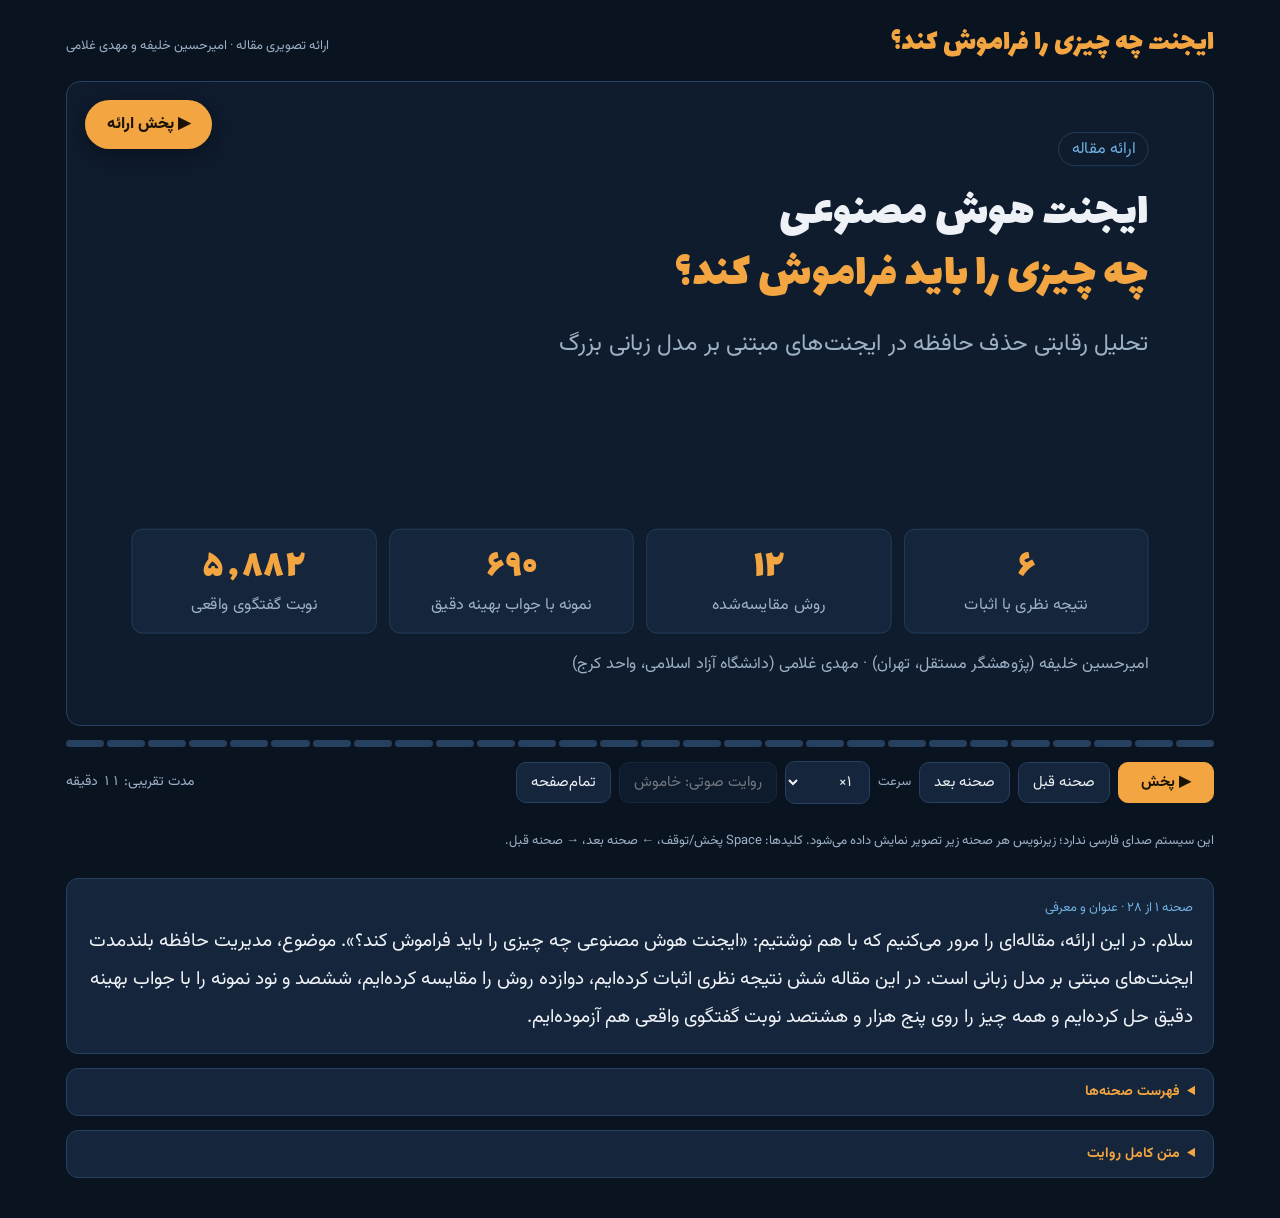
==== presentation/index.html @ b7c84fd5 "Add offline Persian video-style presentation of the paper 28 scenes with subtitles, paper figures, h" ====
<!doctype html>
<html lang="fa" dir="rtl">
<head>
<meta charset="utf-8">
<meta name="viewport" content="width=device-width, initial-scale=1, viewport-fit=cover">
<title>ایجنت چه چیزی را فراموش کند؟</title>
<link rel="stylesheet" href="styles.css">
</head>
<body>
<div class="wrap">
  <header class="top">
    <h1>ایجنت چه چیزی را فراموش کند؟</h1>
    <p>ارائه تصویری مقاله · امیرحسین خلیفه و مهدی غلامی</p>
  </header>

  <div class="viewport" id="viewport">
    <div class="stage" id="stage">

      <!-- 1 -->
      <section class="scene" data-title="عنوان و معرفی">
        <span class="chip r">ارائه مقاله</span>
        <h2 class="r" style="--d:.3">ایجنت هوش مصنوعی<br><em>چه چیزی را باید فراموش کند؟</em></h2>
        <p class="lead r" style="--d:.8">تحلیل رقابتی حذف حافظه در ایجنت‌های مبتنی بر مدل زبانی بزرگ</p>
        <div class="kpis r" style="--d:1.3; margin-top:auto">
          <div class="kpi"><b>۶</b><span>نتیجه نظری با اثبات</span></div>
          <div class="kpi"><b>۱۲</b><span>روش مقایسه‌شده</span></div>
          <div class="kpi"><b>۶۹۰</b><span>نمونه با جواب بهینه دقیق</span></div>
          <div class="kpi"><b>۵٬۸۸۲</b><span>نوبت گفتگوی واقعی</span></div>
        </div>
        <p class="cap r" style="--d:1.6">امیرحسین خلیفه (پژوهشگر مستقل، تهران) · مهدی غلامی (دانشگاه آزاد اسلامی، واحد کرج)</p>
      </section>

      <!-- 2 -->
      <section class="scene" data-title="مسئله: حافظه محدود است">
        <span class="chip r">مسئله</span>
        <h2 class="r" style="--d:.2">ایجنت‌ها حافظه بلندمدت دارند، اما <em>جا محدود است</em></h2>
        <div class="row" style="align-items:flex-start">
          <div class="box">
            <span class="m" style="--d:.8">قرار جلسه سه‌شنبه</span>
            <span class="m" style="--d:1.1">سلام، چطوری؟</span>
            <span class="m v" style="--d:1.4">به بادام‌زمینی حساسیت دارد</span>
            <span class="m" style="--d:1.7">هوا امروز خوب بود</span>
            <span class="m" style="--d:2">اسم سگش «پاپی» است</span>
            <span class="m" style="--d:2.3">ممنون، خداحافظ</span>
            <span class="m" style="--d:2.6">پروژه را جمعه تحویل می‌دهد</span>
            <span class="m" style="--d:2.9">باشه</span>
            <span class="m" style="--d:3.2">رمز وای‌فای عوض شد</span>
          </div>
          <div class="col">
            <p class="big r" style="--d:3.6">هر گفتگو خاطره‌های تازه می‌سازد.</p>
            <p class="big r" style="--d:4.4">وقتی جعبه پر شد، باید چیزی را <span class="bad">برای همیشه</span> پاک کرد.</p>
            <p class="big r acc" style="--d:5.4">پرسش مقاله: کدام را؟</p>
          </div>
        </div>
      </section>

      <!-- 3 -->
      <section class="scene" data-title="چرا مهم است؟">
        <span class="chip r">چرا مهم است؟</span>
        <h2 class="r" style="--d:.2">فراموشی اشتباه <em>خطرناک</em> است</h2>
        <div class="row" style="align-items:flex-start">
          <div class="box">
            <span class="m" style="--d:.6">سلام، چطوری؟</span>
            <span class="m" style="--d:.8">باشه</span>
            <span class="m v gone" style="--d:1;--g:3">به بادام‌زمینی حساسیت دارد</span>
            <span class="m" style="--d:1.2">ممنون، خداحافظ</span>
            <span class="m" style="--d:1.4">هوا امروز خوب بود</span>
          </div>
          <div class="col">
            <p class="big r" style="--d:2">روش رایج <b>LRU</b>: «چیزی را پاک کن که مدتی است به آن سر نزده‌ای».</p>
            <p class="big r" style="--d:3.2"><span class="bad">حساسیت غذایی</span> به‌ندرت پرسیده می‌شود، پس اول پاک می‌شود.</p>
            <p class="big r" style="--d:4.4">تعارف‌های بی‌ارزش می‌مانند. یک مطالعه ۲۰۲۶ همین را در دستیارهای واقعی دیده است.</p>
          </div>
        </div>
      </section>

      <!-- 4 -->
      <section class="scene" data-title="شکاف پژوهشی">
        <span class="chip r">شکاف پژوهشی</span>
        <h2 class="r" style="--d:.2">همه با هم مقایسه می‌شوند،<br>هیچ‌کس با <em>بهترین ممکن</em></h2>
        <div class="row">
          <div class="card col r" style="--d:1"><h3>کار دیگران</h3>روش A ۶۱٪ گرفت، روش B ۶۴٪.<br><span class="cap">اما ۶۴٪ از چند؟ سقف کجاست؟</span></div>
          <div class="card col r" style="--d:2"><h3>کار ما</h3>بهترین عملکرد ممکن (<span class="mono">OPT</span>) را دقیق حساب کردیم.<br><span class="acc">هر روش = چند درصد از بهترین ممکن.</span></div>
        </div>
        <p class="lead r" style="--d:3">این «خط‌کش» مثل نمره از ۲۰ است: بدون آن نمی‌دانیم یک بهبود کوچک، شکاف را بسته یا تقریباً هیچ.</p>
      </section>

      <!-- 5 -->
      <section class="scene" data-title="ایده کلیدی: فراموشی برگشت‌ناپذیر است">
        <span class="chip r">ایده کلیدی</span>
        <h2 class="r" style="--d:.2">کش کامپیوتر ≠ حافظه ایجنت</h2>
        <div class="col" style="gap:30px; margin-top:10px">
          <div class="lane r" style="--d:1"><span class="tag">کش (حافظه موقت کامپیوتر)</span><div class="arrow"><i></i></div><span class="good">پاک شد؟ دوباره از دیسک می‌آوریم</span></div>
          <div class="lane r" style="--d:2"><span class="tag">حافظه ایجنت</span><div class="arrow dead"></div><span class="bad">پاک شد؟ برای همیشه رفت</span></div>
        </div>
        <div class="row r" style="--d:3; margin-top:16px">
          <div class="card col">اندازه خاطره‌ها <b class="acc">متفاوت</b> است</div>
          <div class="card col">ارزش خاطره‌ها <b class="acc">متفاوت</b> است</div>
          <div class="card col">باارزش‌ترین‌ها اغلب <b class="acc">کم‌مصرف‌ترین</b>‌اند</div>
        </div>
      </section>

      <!-- 6 -->
      <section class="scene" data-title="تعریف مسئله AMEP">
        <span class="chip r">صورت‌بندی</span>
        <h2 class="r" style="--d:.2">مسئله حذف حافظه ایجنت <span class="mono" style="font-size:38px">(AMEP)</span></h2>
        <div class="row">
          <div class="card col r" style="--d:.8"><h3>ورودی</h3>هر خاطره: <b>اندازه</b> (توکن) و <b>ارزش</b>.<br>ظرفیت کل: <span class="mono">B</span></div>
          <div class="card col r" style="--d:1.6"><h3>رویدادها</h3>خاطره جدید می‌رسد، یا یک خاطره قدیمی <b>لازم</b> می‌شود.</div>
          <div class="card col r" style="--d:2.4"><h3>امتیاز</h3>اگر خاطره لازم‌شده در حافظه باشد، <span class="good">ارزشش را می‌گیری</span>.</div>
        </div>
        <p class="lead r" style="--d:3.4">هدف: بیشترین امتیاز در طول زمان، با این قانون که <span class="bad">پاک‌شده‌ها برنمی‌گردند</span>.</p>
      </section>

      <!-- 7 -->
      <section class="scene" data-title="نتیجه ۱ و ۲: Belady شکست می‌خورد">
        <span class="chip r">نتیجه نظری ۱ و ۲</span>
        <h2 class="r" style="--d:.2">بهترین قانون کلاسیک، اینجا <em>شکست می‌خورد</em></h2>
        <div class="row">
          <div class="card col r" style="--d:1"><h3>قانون Belady (۱۹۶۶)</h3>«چیزی را پاک کن که دیرتر از همه لازم می‌شود». برای کش ثابت شده بهینه است.</div>
          <div class="card col r" style="--d:2"><h3>مثال نقض ما</h3>خاطره <b class="sky">a</b>: دیرتر لازم می‌شود، اما <b>۱۰۰ بار</b>.<br>خاطره <b class="sky">b</b>: زودتر، اما فقط <b>۱ بار</b>.<br>Belady <span class="bad">a را پاک می‌کند</span>.</div>
        </div>
        <p class="big r" style="--d:3.2">درس: مهم این نیست که خاطره <b>کی</b> لازم می‌شود؛ مهم این است که <span class="acc">در کل چقدر ارزش آینده</span> دارد.</p>
        <p class="lead r" style="--d:4.2">همچنین: حل دقیق در حالت کلی <span class="mono">NP</span>-سخت است، اما برای اندازه‌های یکسان با «جریان کمینه‌هزینه» سریع حل می‌شود.</p>
      </section>

      <!-- 8 -->
      <section class="scene" data-title="نتیجه ۳ و ۴: بدون ارزش، شکست">
        <span class="chip r">نتیجه نظری ۳ و ۴</span>
        <h2 class="r" style="--d:.2">بدون دانستن <em>ارزش</em>، هیچ روشی نجات نمی‌دهد</h2>
        <div class="grid10 r" style="--d:.8">
          <div class="cell"></div><div class="cell"></div><div class="cell"></div><div class="cell"></div><div class="cell"></div><div class="cell"></div><div class="cell gold"></div><div class="cell"></div><div class="cell"></div><div class="cell"></div>
        </div>
        <div class="row">
          <div class="card col r" style="--d:1.6"><h3>بدترین حالت</h3>هیچ روش آنلاینی، حتی تصادفی، تضمین ندارد. دشمن همیشه همان خاطره‌ای را می‌خواهد که پاک کرده‌ای.</div>
          <div class="card col r" style="--d:2.6"><h3>روش‌های «کور به ارزش»</h3>LRU، LFU، FIFO، منحنی فراموشی: وقتی همه شبیه‌اند، خاطره طلایی را فقط با احتمال <span class="mono">B/n</span> نگه می‌دارند.</div>
        </div>
      </section>

      <!-- 9 -->
      <section class="scene" data-title="نتیجه ۵: شاخص VRS">
        <span class="chip r">نتیجه نظری ۵ · راه‌حل</span>
        <h2 class="r" style="--d:.2">شاخص ساده <em>VRS</em>: ارزش × نرخ ÷ اندازه</h2>
        <div class="formula r" style="--d:1">φ = <span class="acc">rate</span> × <span class="acc">value</span> ÷ <span class="acc">size</span></div>
        <div class="row">
          <div class="card col r" style="--d:2"><h3>چه می‌کند؟</h3>هر بار جا کم آمد، خاطره‌ای با <b>کمترین φ</b> را پاک می‌کند: کم‌ارزش، کم‌مصرف، حجیم.</div>
          <div class="card col r" style="--d:3"><h3>چه ثابت کردیم؟</h3>در مدل تصادفی تقریباً بهینه است: حداقل <span class="mono">1 − s_max/B</span> بهترین ممکن. برگشت‌ناپذیری هیچ ضرری نمی‌زند.</div>
        </div>
        <p class="lead r" style="--d:4">اگر ارزش را یک مدل زبانی حدس بزند، تضمین با خطای حدس آرام کم می‌شود. پس کیفیت حدس ارزش، تنها منبع تضمین است.</p>
      </section>

      <!-- 10 -->
      <section class="scene" data-title="نتیجه ۶: بهای ندانستن آینده">
        <span class="chip r">نتیجه نظری ۶ · بهای پیش‌آگاهی</span>
        <h2 class="r" style="--d:.2">بخشی از فاصله تا بهترین، <em>اجتناب‌ناپذیر</em> است</h2>
        <div class="row">
          <div class="col">
            <p class="big r" style="--d:1"><span class="mono">OPT</span> آینده را می‌داند؛ هیچ ایجنت واقعی نمی‌داند.</p>
            <p class="big r" style="--d:2">وقتی هر خاطره فقط یکی‌دو بار لازم می‌شود، OPT می‌تواند <span class="acc">۳ تا ۵ برابر</span> بهتر باشد.</p>
            <p class="big r" style="--d:3">با زیاد شدن درخواست‌ها، این فاصله به‌کندی به ۱ نزدیک می‌شود.</p>
          </div>
          <figure class="fig r" style="--d:1.5; margin:0"><img src="assets/figures/fig5_clairvoyance.png" alt="شکل ۵ مقاله: با افزایش تعداد درخواست برای هر خاطره، نسبت OPT به بهترین روش آنلاین از حدود ۱۰ به نزدیک ۱ کاهش می‌یابد"></figure>
        </div>
      </section>

      <!-- 11 -->
      <section class="scene" data-title="ابزار MemSim">
        <span class="chip r">ساخته‌ها</span>
        <h2 class="r" style="--d:.2">شبیه‌ساز <em>MemSim</em> و حل‌کننده دقیق</h2>
        <div class="pipe r" style="--d:1">
          <div class="node">بارهای کاری<small>۵ مصنوعی + LoCoMo</small></div><span class="sep">←</span>
          <div class="node">۱۲ سیاست<small>LRU تا VRS</small></div><span class="sep">←</span>
          <div class="node">شبیه‌ساز<small>حذف برگشت‌ناپذیر</small></div><span class="sep">←</span>
          <div class="node">حل‌کننده دقیق<small>ILP برای OPT</small></div><span class="sep">←</span>
          <div class="node">درصد از OPT<small>+ آزمون آماری</small></div>
        </div>
        <div class="kpis r" style="--d:2">
          <div class="kpi"><b>۱٬۵۰۰</b><span>خط پایتون متن‌باز</span></div>
          <div class="kpi"><b>۶۰</b><span>نمونه برای چک درستی</span></div>
          <div class="kpi"><b>۲۵۰</b><span>نمونه مصنوعی</span></div>
          <div class="kpi"><b>۴۴۰</b><span>نمونه واقعی</span></div>
        </div>
      </section>

      <!-- 12 -->
      <section class="scene" data-title="پنج بار کاری مصنوعی">
        <span class="chip r">طراحی آزمایش</span>
        <h2 class="r" style="--d:.2">پنج سناریوی مختلف برای <em>آزمودن</em></h2>
        <div class="row r" style="--d:.8">
          <div class="card col"><h3>ایستا</h3>محبوبیت هر خاطره ثابت است</div>
          <div class="card col"><h3>محلیت زمانی</h3>خاطره‌های تازه پرکاربردترند</div>
          <div class="card col"><h3>نادر-حیاتی</h3>۵٪ خاطره‌ها: ارزش ×۳۰، کاربرد ×۰٫۱۵</div>
        </div>
        <div class="row r" style="--d:1.6">
          <div class="card col"><h3>رانش</h3>علایق کاربر در طول زمان عوض می‌شود</div>
          <div class="card col"><h3>دستیار ترکیبی</h3>گذرا + پایدار + حیاتی، مثل یک دستیار واقعی</div>
        </div>
        <div class="kpis r" style="--d:2.4">
          <div class="kpi"><b>۳٬۰۰۰</b><span>رویداد در هر آزمایش</span></div>
          <div class="kpi"><b>~۹۰۰</b><span>خاطره</span></div>
          <div class="kpi"><b>۵</b><span>بودجه: ۲٫۵٪ تا ۴۰٪</span></div>
          <div class="kpi"><b>۱۰</b><span>تکرار تصادفی</span></div>
        </div>
      </section>

      <!-- 13 -->
      <section class="scene" data-title="نتایج کلی داده مصنوعی">
        <span class="chip r">نتایج · داده مصنوعی</span>
        <h2 class="r" style="--d:.2">درصد از بهترین ممکن (بودجه ۱۰٪)</h2>
        <div class="row">
          <div class="col" style="flex:1.2">
            <div class="bars">
              <div class="bar blind"><span>LFU</span><div class="t"><b style="--v:39.1;--d:.6"></b></div><span class="n">39.1%</span></div>
              <div class="bar blind"><span>تصادفی</span><div class="t"><b style="--v:43.5;--d:.8"></b></div><span class="n">43.5%</span></div>
              <div class="bar blind"><span>LRU</span><div class="t"><b style="--v:59.2;--d:1"></b></div><span class="n">59.2%</span></div>
              <div class="bar blind"><span>Ebbinghaus</span><div class="t"><b style="--v:60.7;--d:1.2"></b></div><span class="n">60.7%</span></div>
              <div class="bar aware"><span>GenAgents</span><div class="t"><b style="--v:72.9;--d:1.4"></b></div><span class="n">72.9%</span></div>
              <div class="bar aware"><span>GDS</span><div class="t"><b style="--v:77.7;--d:1.6"></b></div><span class="n">77.7%</span></div>
              <div class="bar ours"><span>VRS (ما)</span><div class="t"><b style="--v:78.0;--d:1.8"></b></div><span class="n">78.0%</span></div>
              <div class="bar ours"><span>VRS+C (ما)</span><div class="t"><b style="--v:82.4;--d:2"></b></div><span class="n">82.4%</span></div>
            </div>
          </div>
          <figure class="fig r" style="--d:2.6; margin:0; flex:1"><img src="assets/figures/fig1_teaser.png" alt="شکل ۱ مقاله: نمودار میله‌ای درصد از بهینه برای همه سیاست‌ها با بازه اطمینان"></figure>
        </div>
        <p class="cap r" style="--d:3"><span class="bad">قرمز</span>: کور به ارزش · <span class="sky">آبی</span>: آگاه از ارزش · <span class="acc">نارنجی</span>: روش ما · سمت چپ: شکل ۱ مقاله با بازه اطمینان ۹۵٪</p>
      </section>

      <!-- 14 -->
      <section class="scene" data-title="نقشه حرارتی: هر روش در هر سناریو">
        <span class="chip r">جدول ۱ مقاله</span>
        <h2 class="r" style="--d:.2">هر روش در هر سناریو <em>چند درصد</em> گرفت؟</h2>
        <div class="r" style="--d:.8" id="heatmap"></div>
        <p class="cap r" style="--d:1.6">رنگ سبزتر یعنی نزدیک‌تر به بهترین ممکن · بودجه ۱۰٪ · میانگین ۱۰ تکرار</p>
      </section>

      <!-- 15 -->
      <section class="scene" data-title="اثر اندازه حافظه">
        <span class="chip r">شکل ۳ مقاله</span>
        <h2 class="r" style="--d:.2">وقتی حافظه <em>کمیاب‌تر</em> است، روش مهم‌تر است</h2>
        <figure class="fig wide r" style="--d:.8; margin:0"><img src="assets/figures/fig3_capacity.png" alt="شکل ۳ مقاله: درصد از بهینه بر حسب بودجه حافظه در پنج سناریو"></figure>
        <div class="row r" style="--d:1.8">
          <div class="card col">بودجه ۲٫۵٪: VRS <b class="acc">۶۲٪</b> در برابر LRU <b class="bad">۳۴٪</b></div>
          <div class="card col">بودجه ۴۰٪: VRS <b class="acc">۹۶٪</b> در برابر LRU <b>۸۸٪</b></div>
          <div class="card col">استثنا: در «محلیت زمانی» روش‌های تازگی‌محور بهترند</div>
        </div>
      </section>

      <!-- 16 -->
      <section class="scene" data-title="حفظ اطلاعات حیاتی">
        <span class="chip r">نتایج · واقعیت‌های حیاتی</span>
        <h2 class="r" style="--d:.2">چند درصد از اطلاعات <em>حیاتی</em> حفظ شد؟</h2>
        <div class="bars">
          <div class="bar blind"><span>Ebbinghaus</span><div class="t"><b style="--v:14.4;--d:.6"></b></div><span class="n">14%</span></div>
          <div class="bar blind"><span>LRU</span><div class="t"><b style="--v:17.6;--d:.9"></b></div><span class="n">18%</span></div>
          <div class="bar"><span>حذف تصادفی</span><div class="t"><b style="--v:24.2;--d:1.2"></b></div><span class="n">24%</span></div>
          <div class="bar aware"><span>GDS</span><div class="t"><b style="--v:93.9;--d:1.5"></b></div><span class="n">94%</span></div>
          <div class="bar ours"><span>VRS (ما)</span><div class="t"><b style="--v:97.7;--d:1.8"></b></div><span class="n">98%</span></div>
          <div class="bar ours"><span>VRS+C (ما)</span><div class="t"><b style="--v:99.6;--d:2.1"></b></div><span class="n">99.6%</span></div>
        </div>
        <p class="big r" style="--d:3">منحنی فراموشی و LRU حتی <span class="bad">از حذف تصادفی بدترند</span>: خاطره کم‌مصرف هیچ‌وقت «قوی» نمی‌شود.</p>
        <p class="cap r" style="--d:3.4">سناریوی دستیار ترکیبی · بودجه ۱۰٪</p>
      </section>

      <!-- 17 -->
      <section class="scene" data-title="اطلاعات حیاتی با حافظه کم">
        <span class="chip r">شکل ۲ مقاله</span>
        <h2 class="r" style="--d:.2">با حافظه کمتر، فاصله <em>بیشتر</em> می‌شود</h2>
        <div class="row">
          <figure class="fig r" style="--d:.8; margin:0; flex:1.4"><img src="assets/figures/fig2_critical.png" alt="شکل ۲ مقاله: درصد حفظ اطلاعات حیاتی بر حسب بودجه حافظه"></figure>
          <div class="col">
            <div class="card r" style="--d:1.6"><h3>بودجه ۲٫۵٪</h3>VRS+C: <b class="acc">۸۵–۸۶٪</b><br>VRS: <b class="acc">۶۷–۷۵٪</b><br>GenAgents: ۱۵–۲۵٪<br>LRU: <b class="bad">۶–۷٪</b></div>
          </div>
        </div>
      </section>

      <!-- 18 -->
      <section class="scene" data-title="تفکیک فاصله تا بهترین">
        <span class="chip r">جدول ۴ مقاله</span>
        <h2 class="r" style="--d:.2">فاصله تا ۱۰۰٪ از <em>کجا</em> می‌آید؟</h2>
        <div class="legend r" style="--d:.6"><span><i style="background:var(--amber)"></i>VRS به دست آورد</span><span><i style="background:var(--sky)"></i>با تخمین بهتر قابل جبران</span><span><i style="background:#3b5676"></i>ندانستن آینده (اجتناب‌ناپذیر)</span></div>
        <div class="stack">
          <span>ایستا</span><div class="s" style="--d:1"><span class="a" style="--w:76.8">76.8</span><span class="e" style="--w:8.3">8.3</span><span class="i" style="--w:14.9">14.9</span></div>
          <span>محلیت زمانی</span><div class="s" style="--d:1.3"><span class="a" style="--w:78.5">78.5</span><span class="e" style="--w:17.2">17.2</span><span class="i" style="--w:4.3">4.3</span></div>
          <span>نادر-حیاتی</span><div class="s" style="--d:1.6"><span class="a" style="--w:78.6">78.6</span><span class="e" style="--w:7.2">7.2</span><span class="i" style="--w:14.3">14.3</span></div>
          <span>رانش</span><div class="s" style="--d:1.9"><span class="a" style="--w:73.8">73.8</span><span class="e" style="--w:0.1"></span><span class="i" style="--w:26.1">26.1</span></div>
          <span>دستیار ترکیبی</span><div class="s" style="--d:2.2"><span class="a" style="--w:82.4">82.4</span><span class="e" style="--w:11.4">11.4</span><span class="i" style="--w:6.2">6.2</span></div>
        </div>
        <p class="big r" style="--d:3">در «رانش»، VRS به <span class="acc">۹۹٫۹٪</span> بهترین روش آنلاین ممکن رسید؛ بقیه فاصله فقط بهای ندانستن آینده است.</p>
      </section>

      <!-- 19 -->
      <section class="scene" data-title="مقاومت در برابر نویز و رانش">
        <span class="chip r">شکل ۴ مقاله</span>
        <h2 class="r" style="--d:.2">اگر حدس ارزش <em>اشتباه</em> باشد چه؟</h2>
        <figure class="fig wide r" style="--d:.8; margin:0"><img src="assets/figures/fig4_robust.png" alt="شکل ۴ مقاله: درصد از بهینه بر حسب نویز تخمین ارزش و سرعت رانش"></figure>
        <div class="row r" style="--d:1.8">
          <div class="card col"><h3>نویز زیاد</h3>حتی وقتی حدس ارزش تا ۷ برابر اشتباه است: VRS <b class="acc">۶۹٪</b>، LRU <b class="bad">۵۶٪</b></div>
          <div class="card col"><h3>تغییر علایق</h3>Ebbinghaus از ۶۷٪ به ۵۰٪ سقوط کرد؛ VRS بین <b class="acc">۷۴ تا ۷۷٪</b> ماند</div>
        </div>
      </section>

      <!-- 20 -->
      <section class="scene" data-title="فشرده‌سازی و سهم هر جزء">
        <span class="chip r">جدول ۲ و ۳ مقاله</span>
        <h2 class="r" style="--d:.2">هر سه جزء لازم‌اند؛ <em>خلاصه کردن</em> هم کمک می‌کند</h2>
        <div class="row">
          <div class="col">
            <p class="cap r" style="--d:.6">مطالعه حذفی: اگر یک جزء را برداریم</p>
            <div class="bars">
              <div class="bar ours"><span>VRS کامل</span><div class="t"><b style="--v:78.0;--d:.8"></b></div><span class="n">78.0%</span></div>
              <div class="bar aware"><span>بدون اندازه</span><div class="t"><b style="--v:73.9;--d:1"></b></div><span class="n">73.9%</span></div>
              <div class="bar aware"><span>بدون نرخ</span><div class="t"><b style="--v:69.3;--d:1.2"></b></div><span class="n">69.3%</span></div>
              <div class="bar blind"><span>بدون ارزش</span><div class="t"><b style="--v:66.6;--d:1.4"></b></div><span class="n">66.6%</span></div>
            </div>
          </div>
          <div class="col">
            <p class="cap r" style="--d:2">اثر فشرده‌سازی (+C)</p>
            <div class="bars">
              <div class="bar blind"><span>LRU → LRU+C</span><div class="t"><b style="--v:59.3;--d:2.2"></b></div><span class="n">+0.1</span></div>
              <div class="bar aware"><span>GenAgents+C</span><div class="t"><b style="--v:76.5;--d:2.4"></b></div><span class="n">+3.6</span></div>
              <div class="bar ours"><span>VRS → VRS+C</span><div class="t"><b style="--v:82.4;--d:2.6"></b></div><span class="n">+4.4</span></div>
            </div>
          </div>
        </div>
        <p class="big r" style="--d:3.4">فشرده‌سازی فقط وقتی کمک می‌کند که <span class="acc">درست انتخاب کنی چه چیزی را</span> خلاصه کنی.</p>
      </section>

      <!-- 21 -->
      <section class="scene" data-title="آزمون‌های آماری">
        <span class="chip r">آزمون Wilcoxon جفتی</span>
        <h2 class="r" style="--d:.2">آیا تفاوت‌ها <em>واقعی</em>‌اند یا شانسی؟</h2>
        <table class="stat r" style="--d:.8">
          <thead><tr><th>مقایسه</th><th>اختلاف میانگین</th><th>درصد بُرد</th><th>p-value</th></tr></thead>
          <tbody>
            <tr><td>GDS در برابر LRU</td><td class="num">+17.1</td><td><span class="win" style="--v:90"></span>۹۰٪</td><td class="num">1e-40</td></tr>
            <tr><td>VRS+C در برابر GDS</td><td class="num">+5.5</td><td><span class="win" style="--v:78"></span>۷۸٪</td><td class="num">3e-17</td></tr>
            <tr><td>VRS در برابر GenAgents</td><td class="num">+7.6</td><td><span class="win" style="--v:79"></span>۷۹٪</td><td class="num">6e-18</td></tr>
            <tr><td>VRS در برابر GDS</td><td class="num">+1.3</td><td><span class="win" style="--v:62"></span>۶۲٪</td><td class="num">6e-4</td></tr>
            <tr><td>داده واقعی: VRS با LLM در برابر بدون آن</td><td class="num">+24.5</td><td><span class="win" style="--v:100"></span>۱۰۰٪</td><td class="num">3e-67</td></tr>
          </tbody>
        </table>
        <p class="cap r" style="--d:1.8">p-value کوچک‌تر از ۰٫۰۵ یعنی تفاوت معنادار است · ۲۵۰ جفت نمونه مصنوعی و ۴۰۰ جفت نمونه واقعی</p>
      </section>

      <!-- 22 -->
      <section class="scene" data-title="داده واقعی LoCoMo">
        <span class="chip r">داده واقعی</span>
        <h2 class="r" style="--d:.2">آزمایش روی مکالمات واقعی <em>LoCoMo</em></h2>
        <div class="row">
          <div class="col">
            <div class="card r" style="--d:.8"><b class="acc">۱۰</b> مکالمه بسیار طولانی · <b class="acc">۵٬۸۸۲</b> نوبت گفتگو · <b class="acc">۱٬۵۳۵</b> پرسش با شواهد مشخص</div>
            <div class="card r" style="--d:1.6">مدل <b>Gemini 2.5 Flash</b> به هر نوبت از ۱ تا ۱۰ نمره اهمیت داد، <span class="good">بدون دیدن پرسش‌ها</span>.</div>
            <p class="big r" style="--d:2.6">نمره‌ها پیش‌بینی‌کننده‌اند: <span class="acc mono">AUC = 0.825</span></p>
          </div>
          <div class="col">
            <div class="bars">
              <div class="bar aware"><span>نمره ۱</span><div class="t"><b style="--v:3.4;--d:2"></b></div><span class="n">3%</span></div>
              <div class="bar aware"><span>نمره ۳</span><div class="t"><b style="--v:14.8;--d:2.2"></b></div><span class="n">15%</span></div>
              <div class="bar aware"><span>نمره ۵</span><div class="t"><b style="--v:26.2;--d:2.4"></b></div><span class="n">26%</span></div>
              <div class="bar aware"><span>نمره ۷</span><div class="t"><b style="--v:44;--d:2.6"></b></div><span class="n">44%</span></div>
              <div class="bar aware"><span>نمره ۹</span><div class="t"><b style="--v:66;--d:2.8"></b></div><span class="n">66%</span></div>
              <div class="bar ours"><span>نمره ۱۰</span><div class="t"><b style="--v:70.1;--d:3"></b></div><span class="n">70%</span></div>
            </div>
            <p class="cap r" style="--d:3.4">چند درصد نوبت‌های هر نمره، بعداً واقعاً لازم شدند</p>
          </div>
        </div>
      </section>

      <!-- 23 -->
      <section class="scene" data-title="نتایج داده واقعی">
        <span class="chip r">نتایج · داده واقعی</span>
        <h2 class="r" style="--d:.2">روی مکالمات واقعی (بودجه ۱۰٪)</h2>
        <div class="row">
          <div class="col">
            <div class="bars">
              <div class="bar"><span>تصادفی</span><div class="t"><b style="--v:25.3;--d:.6"></b></div><span class="n">25%</span></div>
              <div class="bar blind"><span>LRU</span><div class="t"><b style="--v:30.7;--d:.8"></b></div><span class="n">31%</span></div>
              <div class="bar aware"><span>VRS بدون LLM</span><div class="t"><b style="--v:18.7;--d:1"></b></div><span class="n">19%</span></div>
              <div class="bar ours"><span>VRS با LLM</span><div class="t"><b style="--v:43.9;--d:1.2"></b></div><span class="n">44%</span></div>
              <div class="bar aware"><span>GDS با LLM</span><div class="t"><b style="--v:45.9;--d:1.4"></b></div><span class="n">46%</span></div>
              <div class="bar ours"><span>VRS+C</span><div class="t"><b style="--v:54.0;--d:1.6"></b></div><span class="n">54%</span></div>
              <div class="bar aware"><span>GenAgents+C</span><div class="t"><b style="--v:60.8;--d:1.8"></b></div><span class="n">61%</span></div>
            </div>
          </div>
          <div class="col">
            <div class="card r" style="--d:2.4"><h3>بزرگ‌ترین اهرم</h3>نمره اهمیت LLM: <span class="good">۱۲+ تا ۲۵+ واحد</span> بهبود.</div>
            <div class="card r" style="--d:3.2"><h3>فشرده‌سازی</h3>۲ تا ۵ برابر LRU شواهد نگه می‌دارد.</div>
          </div>
        </div>
      </section>

      <!-- 24 -->
      <section class="scene" data-title="نمودار داده واقعی">
        <span class="chip r">شکل ۶ مقاله</span>
        <h2 class="r" style="--d:.2">پرسش‌ها <em>کی</em> می‌آیند، مهم است</h2>
        <figure class="fig wide r" style="--d:.8; margin:0"><img src="assets/figures/fig6_locomo.png" alt="شکل ۶ مقاله: درصد از بهینه روی LoCoMo بر حسب بودجه، برای پرسش‌های درهم‌تنیده و پایانی"></figure>
        <div class="row r" style="--d:1.8">
          <div class="card col"><h3>پرسش‌ها وسط گفتگو</h3>GDS کمی جلوتر از VRS (۴۶٪ در برابر ۴۴٪)</div>
          <div class="card col"><h3>پرسش‌ها در پایان</h3>VRS <b class="acc">۴۷٪</b>، GDS ۳۵٪، LRU فقط <b class="bad">۱۶٪</b></div>
        </div>
      </section>

      <!-- 25 -->
      <section class="scene" data-title="تحلیل حساسیت">
        <span class="chip r">تحلیل حساسیت</span>
        <h2 class="r" style="--d:.2">نتایج با تغییر تنظیمات <em>پایدار</em> می‌مانند</h2>
        <div class="row">
          <div class="col">
            <p class="cap r" style="--d:.6">VRS+C با تنظیمات مختلف فشرده‌سازی (درصد از OPT)</p>
            <div class="cgrid r" style="--d:.8">
              <div class="h"></div><div class="h">ارزش حفظ‌شده ۳۰٪</div><div class="h">۶۰٪</div><div class="h">۹۰٪</div>
              <div class="h">اندازه خلاصه ۱۰٪</div><div class="c" style="--v:80.8">80.8</div><div class="c" style="--v:89.1">89.1</div><div class="c" style="--v:99.2">99.2</div>
              <div class="h">۲۵٪</div><div class="c" style="--v:78.1">78.1</div><div class="c" style="--v:82.4">82.4</div><div class="c" style="--v:90.4">90.4</div>
              <div class="h">۵۰٪</div><div class="x">—</div><div class="c" style="--v:78.3">78.3</div><div class="c" style="--v:82.1">82.1</div>
            </div>
          </div>
          <div class="col">
            <div class="kpis r" style="--d:1.6; grid-template-columns: 1fr">
              <div class="kpi"><b>۱۶ از ۱۶</b><span>تنظیم توزیع داده که VRS+C در آن اول شد</span></div>
            </div>
            <div class="card r" style="--d:2.2">با افزایش پراکندگی ارزش، فاصله VRS و LRU از <b>۱۶</b> به <b class="acc">۴۴</b> واحد رسید.</div>
          </div>
        </div>
      </section>

      <!-- 26 -->
      <section class="scene" data-title="صادقانه: جاهایی که اول نشدیم">
        <span class="chip r">گزارش صادقانه</span>
        <h2 class="r" style="--d:.2">جاهایی که روش ما <em>اول نشد</em></h2>
        <div class="row">
          <div class="card col r" style="--d:.8"><h3>محلیت زمانی</h3>وقتی خاطره‌ها فقط تازه‌شان به کار می‌آیند، GDS و LRU بهترند (۹۰٪ در برابر ۷۸٪).</div>
          <div class="card col r" style="--d:1.6"><h3>VRS در برابر GDS</h3>در ۳ سناریو برنده، در ۱ مساوی، در ۱ بازنده. در میانگین بودجه ۱۰٪ مساوی.</div>
          <div class="card col r" style="--d:2.4"><h3>داده واقعی</h3>GenAgents با فشرده‌ساز ما، کمی از VRS+C بهتر شد.</div>
        </div>
        <p class="big r" style="--d:3.4">پیام اصلی عوض نمی‌شود: <span class="acc">آگاهی از ارزش</span> همیشه برنده است؛ اما هیچ قانون حذفی همه‌جا اول نیست.</p>
      </section>

      <!-- 27 -->
      <section class="scene" data-title="پیام اصلی و توصیه‌ها">
        <span class="chip r">جمع‌بندی</span>
        <h2 class="r" style="--d:.2">فراموشی، یک <em>قضاوت ارزشی</em> است</h2>
        <div class="checks">
          <div class="r" style="--d:.8">روش‌های کور به ارزش را برای اطلاعات حساس به کار نبرید</div>
          <div class="r" style="--d:1.4">اول روی «حدس ارزش» سرمایه‌گذاری کنید</div>
          <div class="r" style="--d:2">ارزش × نرخ ÷ اندازه را ترکیب کنید</div>
          <div class="r" style="--d:2.6">برای حافظه کوتاه‌عمر، روش‌های تازگی‌محور کافی‌اند</div>
          <div class="r" style="--d:3.2">قبل از پاک کردن، خلاصه کنید (با انتخاب آگاه از ارزش)</div>
          <div class="r" style="--d:3.8">«درصد از OPT» گزارش کنید، نه نرخ برخورد</div>
        </div>
      </section>

      <!-- 28 -->
      <section class="scene" data-title="کارهایی که انجام دادیم">
        <span class="chip r">کارهای انجام‌شده</span>
        <h2 class="r" style="--d:.2">از ایده تا <em>مقاله آماده انتشار</em></h2>
        <div class="checks">
          <div class="r" style="--d:.6">پیدا کردن موضوع بکر با بررسی ادبیات ۲۰۲۶</div>
          <div class="r" style="--d:1">۶ نتیجه نظری با اثبات کامل</div>
          <div class="r" style="--d:1.4">شبیه‌ساز MemSim و حل‌کننده دقیق OPT</div>
          <div class="r" style="--d:1.8">۲۵۰ نمونه مصنوعی + ۴۴۰ نمونه واقعی</div>
          <div class="r" style="--d:2.2">نمره‌دهی ۵٬۸۸۲ نوبت گفتگو با LLM</div>
          <div class="r" style="--d:2.6">آزمون آماری Wilcoxon و تحلیل حساسیت</div>
          <div class="r" style="--d:3">۳۰ مرجع تأییدشده با API رسمی arXiv</div>
          <div class="r" style="--d:3.4">مقاله کامل به دو زبان + انتشار روی GitHub</div>
        </div>
        <p class="lead r" style="--d:4">قدم بعد: تبدیل به LaTeX و PDF، گرفتن معرفی‌نامه arXiv، و نمایه شدن در Google Scholar.</p>
      </section>

    </div>
    <div class="overlay" id="overlay"><button type="button" id="bigplay">▶ پخش ارائه</button></div>
  </div>

  <div class="progress" id="progress" aria-label="صحنه‌ها"></div>

  <div class="ctrl">
    <button type="button" class="primary" id="play">▶ پخش</button>
    <button type="button" id="prev">صحنه قبل</button>
    <button type="button" id="next">صحنه بعد</button>
    <label class="note" for="speed">سرعت</label>
    <select id="speed">
      <option value="0.8">۰٫۸×</option>
      <option value="1" selected>۱×</option>
      <option value="1.25">۱٫۲۵×</option>
      <option value="1.5">۱٫۵×</option>
    </select>
    <button type="button" id="voice">روایت صوتی: خاموش</button>
    <button type="button" id="fullscreen">تمام‌صفحه</button>
    <span class="time" id="time"></span>
  </div>
  <p class="note" id="voicenote">زیرنویس هر صحنه زیر تصویر نمایش داده می‌شود. روایت صوتی فقط وقتی کار می‌کند که سیستم شما صدای فارسی داشته باشد. کلیدها: Space پخش/توقف، ← صحنه بعد، → صحنه قبل.</p>

  <div class="subs" aria-live="polite"><span class="who" id="subtitle-title"></span><span id="subtitle"></span></div>

  <details>
    <summary>فهرست صحنه‌ها</summary>
    <div class="chapters" id="chapters"></div>
  </details>
  <details>
    <summary>متن کامل روایت</summary>
    <div class="transcript" id="transcript"></div>
  </details>
</div>
<script src="narration.js"></script>
<script src="app.js"></script>
</body>
</html>
---- presentation/styles.css ----
/* Offline presentation of the paper "What Should an Agent Forget?"
   Layout: a 1280×720 "film stage" scaled to the window like a video; subtitles and
   controls sit below it in normal flow. Single deliberate dark (cinema) theme. */

@font-face { font-family: "Vazirmatn"; src: url("assets/fonts/Vazirmatn-wght.woff2") format("woff2"); font-weight: 100 900; font-display: swap; }
@font-face { font-family: "Lalezar"; src: url("assets/fonts/lalezar-arabic.woff2") format("woff2"); unicode-range: U+0600-06FF, U+0750-077F, U+FB50-FDFF, U+FE70-FEFF, U+200C-200E; font-display: swap; }
@font-face { font-family: "Lalezar"; src: url("assets/fonts/lalezar-latin.woff2") format("woff2"); unicode-range: U+0000-00FF, U+2000-206F; font-display: swap; }
@font-face { font-family: "IBM Plex Mono"; src: url("assets/fonts/ibm-plex-mono-500.woff2") format("woff2"); font-weight: 500; font-display: swap; }

:root {
  --page: #0a1320;
  --stage: #0f1c2e;
  --panel: #15253b;
  --line: #26405f;
  --ink: #eef2f7;
  --muted: #9cb0c6;
  --amber: #f2a541;
  --sky: #6fb1e0;
  --rose: #e86a6d;
  --mint: #5fc7a0;
  --f-display: "Lalezar", "Vazirmatn", Tahoma, sans-serif;
  --f-body: "Vazirmatn", Tahoma, "Segoe UI", sans-serif;
  --f-mono: "IBM Plex Mono", Consolas, monospace;
  color-scheme: dark;
}
* { box-sizing: border-box; }
html, body { margin: 0; background: var(--page); color: var(--ink); }
body { font-family: var(--f-body); font-size: 14px; }
img { max-width: 100%; }
[hidden] { display: none !important; }

.wrap { max-width: 1180px; margin: 0 auto; padding-block: 20px 40px; padding-left: max(16px, env(safe-area-inset-left, 0px)); padding-right: max(16px, env(safe-area-inset-right, 0px)); display: flex; flex-direction: column; gap: 14px; }
header.top { display: flex; align-items: baseline; justify-content: space-between; gap: 12px; flex-wrap: wrap; }
header.top h1 { font-family: var(--f-display); font-weight: 400; font-size: clamp(22px, 3vw, 30px); margin: 0; color: var(--amber); }
header.top p { margin: 0; color: var(--muted); font-size: 13px; }

/* ---------- stage ---------- */
.viewport { position: relative; width: 100%; overflow: hidden; border-radius: 14px; background: var(--stage); border: 1px solid var(--line); }
.stage { position: absolute; top: 0; right: 0; width: 1280px; height: 720px; transform-origin: top right; }
.scene { position: absolute; inset: 0; padding: 56px 72px; display: none; flex-direction: column; gap: 20px; }
.scene.active { display: flex; }
.chip { align-self: flex-start; font-size: 18px; color: var(--sky); border: 1px solid var(--line); border-radius: 999px; padding: 4px 14px; }
.scene h2 { font-family: var(--f-display); font-weight: 400; font-size: 54px; line-height: 1.25; margin: 0; text-wrap: balance; }
.scene h2 em { font-style: normal; color: var(--amber); }
.lead { font-size: 26px; line-height: 1.85; color: var(--muted); margin: 0; max-width: 1040px; }
.big { font-size: 29px; line-height: 1.8; margin: 0; }
.mono { font-family: var(--f-mono); direction: ltr; unicode-bidi: isolate; }
.row { display: flex; gap: 24px; align-items: stretch; }
.col { flex: 1; min-width: 0; display: flex; flex-direction: column; gap: 14px; }
.card { background: var(--panel); border: 1px solid var(--line); border-radius: 14px; padding: 20px 24px; font-size: 23px; line-height: 1.8; }
.card h3 { margin: 0 0 6px; font-size: 25px; color: var(--amber); font-weight: 700; }
.good { color: var(--mint); } .bad { color: var(--rose); } .acc { color: var(--amber); } .sky { color: var(--sky); }
.note { color: var(--muted); font-size: 13px; }
.cap { color: var(--muted); font-size: 18px; margin: 0; }

/* figures from the paper (light background) */
.fig { background: #ffffff; border-radius: 12px; padding: 10px; display: flex; align-items: center; justify-content: center; }
.fig img { display: block; max-height: 430px; width: auto; }
.fig.wide img { max-height: 300px; }
.fig.tall img { max-height: 470px; }

/* reveal animation */
.scene.active .r { animation: rise .7s cubic-bezier(.2,.7,.2,1) both; animation-delay: calc(var(--d, 0) * 1s); }
@keyframes rise { from { opacity: 0; transform: translateY(18px); } to { opacity: 1; transform: none; } }

/* memory box */
.box { width: 520px; flex: none; height: 300px; border: 3px dashed var(--sky); border-radius: 16px; padding: 14px; display: flex; flex-wrap: wrap; align-content: flex-start; gap: 10px; position: relative; }
.box::after { content: "ظرفیت حافظه B"; position: absolute; bottom: -38px; right: 0; color: var(--sky); font-size: 20px; }
.m { background: var(--panel); border: 1px solid var(--line); border-radius: 10px; padding: 8px 14px; font-size: 20px; }
.m.v { border-color: var(--amber); color: var(--amber); }
.scene.active .m { animation: drop .5s ease-out both; animation-delay: calc(var(--d, 0) * 1s); }
@keyframes drop { from { opacity: 0; transform: translateY(-40px); } to { opacity: 1; transform: none; } }
.scene.active .m.gone { animation: drop .5s ease-out both, vanish 1s ease-in forwards; animation-delay: calc(var(--d, 0) * 1s), calc(var(--g, 6) * 1s); }
@keyframes vanish { to { opacity: .15; transform: translateX(-60px) rotate(-8deg); text-decoration: line-through; filter: grayscale(1); } }

/* lanes */
.lane { display: flex; align-items: center; gap: 16px; font-size: 24px; }
.lane .tag { width: 230px; flex: none; color: var(--muted); }
.arrow { flex: 1; height: 4px; background: var(--line); position: relative; border-radius: 4px; }
.scene.active .arrow i { position: absolute; top: -8px; width: 20px; height: 20px; border-radius: 50%; background: var(--sky); animation: move 3s ease-in-out infinite; }
.arrow.dead { background: repeating-linear-gradient(90deg, var(--rose) 0 12px, transparent 12px 22px); }
@keyframes move { from { right: 0; } to { right: calc(100% - 20px); } }

/* horizontal bars */
.bars { display: flex; flex-direction: column; gap: 10px; }
.bar { display: grid; grid-template-columns: 200px 1fr 92px; align-items: center; gap: 14px; font-size: 21px; }
.bar .t { height: 24px; background: var(--line); border-radius: 6px; overflow: hidden; }
.bar .t b { display: block; height: 100%; width: calc(var(--v) * 1%); background: var(--muted); border-radius: 6px; }
.bar.ours .t b { background: var(--amber); }
.bar.blind .t b { background: var(--rose); }
.bar.aware .t b { background: var(--sky); }
.bar.ok .t b { background: var(--mint); }
.scene.active .bar .t b { animation: grow 1.2s cubic-bezier(.2,.7,.2,1) both; animation-delay: calc(var(--d, 0) * 1s); }
@keyframes grow { from { width: 0; } }
.bar .n { font-family: var(--f-mono); text-align: left; direction: ltr; font-size: 20px; }

/* stacked gap bars (OPT = 100%) */
.stack { display: grid; grid-template-columns: 190px 1fr; gap: 12px 14px; align-items: center; font-size: 20px; }
.stack .s { display: flex; height: 30px; border-radius: 6px; overflow: hidden; direction: rtl; }
.stack .s span { display: flex; align-items: center; justify-content: center; font-family: var(--f-mono); font-size: 15px; color: #0b1422; width: calc(var(--w) * 1%); }
.stack .s .a { background: var(--amber); } .stack .s .e { background: var(--sky); } .stack .s .i { background: #3b5676; color: var(--ink); }
.scene.active .stack .s { animation: rise .7s ease-out both; animation-delay: calc(var(--d, 0) * 1s); }
.legend { display: flex; gap: 22px; font-size: 18px; color: var(--muted); flex-wrap: wrap; }
.legend i { display: inline-block; width: 14px; height: 14px; border-radius: 3px; margin-left: 6px; vertical-align: -1px; }

/* heatmap table */
.heat { border-collapse: separate; border-spacing: 3px; font-size: 17px; width: 100%; }
.heat th { color: var(--muted); font-weight: 500; padding: 2px 6px; text-align: center; }
.heat td { padding: 4px 4px !important; }
.heat th.p { text-align: right; color: var(--ink); }
.heat td { text-align: center; font-family: var(--f-mono); border-radius: 6px; padding: 7px 4px; color: #0b1422; background: hsl(calc(var(--v) * 1.25 - 20), 60%, calc(46% + var(--v) * .18%)); }
.heat tr.ours th.p { color: var(--amber); }

/* stats table */
.stat { border-collapse: collapse; width: 100%; font-size: 20px; }
.stat th, .stat td { padding: 9px 10px; border-bottom: 1px solid var(--line); text-align: right; }
.stat th { color: var(--muted); font-weight: 500; }
.stat td.num { font-family: var(--f-mono); direction: ltr; text-align: left; }
.win { display: inline-block; height: 12px; border-radius: 4px; background: var(--mint); width: calc(var(--v) * 1.2px); vertical-align: middle; margin-left: 8px; }

/* compression grid */
.cgrid { display: grid; grid-template-columns: 120px repeat(3, 1fr); gap: 8px; font-size: 21px; text-align: center; }
.cgrid .h { color: var(--muted); align-self: center; }
.cgrid .c { font-family: var(--f-mono); border-radius: 8px; padding: 14px 4px; color: #0b1422; background: hsl(36, 85%, calc(28% + (var(--v) - 75) * 1.6%)); }
.cgrid .x { border-radius: 8px; padding: 14px 4px; background: var(--panel); color: var(--muted); font-size: 16px; }

/* identical boxes */
.grid10 { display: grid; grid-template-columns: repeat(10, 1fr); gap: 12px; }
.cell { height: 64px; border-radius: 10px; background: var(--panel); border: 1px solid var(--line); }
.cell.gold { border: 2px solid var(--amber); }
.scene.active .cell.gold { animation: pulse 1.6s ease-in-out infinite; }
@keyframes pulse { 50% { box-shadow: 0 0 22px rgba(242,165,65,.55); } }

.formula { font-family: var(--f-mono); direction: ltr; font-size: 52px; text-align: center; padding: 22px; border: 1px solid var(--line); border-radius: 14px; background: var(--panel); }
.pipe { display: flex; align-items: center; gap: 10px; }
.node { flex: 1; text-align: center; background: var(--panel); border: 1px solid var(--line); border-radius: 12px; padding: 16px 8px; font-size: 21px; min-width: 0; }
.node small { display: block; color: var(--muted); font-size: 15px; margin-top: 4px; }
.pipe .sep { color: var(--sky); font-size: 28px; }
.checks { display: grid; grid-template-columns: 1fr 1fr; gap: 12px 30px; font-size: 22px; line-height: 1.6; }
.checks div::before { content: "✓ "; color: var(--mint); font-weight: 800; }
.kpis { display: grid; grid-template-columns: repeat(4, 1fr); gap: 14px; }
.kpi { background: var(--panel); border: 1px solid var(--line); border-radius: 12px; padding: 16px; text-align: center; }
.kpi b { display: block; font-family: var(--f-display); font-weight: 400; font-size: 46px; color: var(--amber); line-height: 1.2; }
.kpi span { color: var(--muted); font-size: 18px; }

/* ---------- player chrome ---------- */
.subs { background: var(--panel); border: 1px solid var(--line); border-radius: 12px; padding: 16px 20px; font-size: clamp(16px, 2vw, 19px); line-height: 2; min-height: 7.5em; }
.subs .who { color: var(--sky); font-size: 13px; display: block; margin-bottom: 2px; }
.progress { display: flex; gap: 3px; }
.seg { flex: 1; height: 7px; border-radius: 4px; background: var(--line); overflow: hidden; cursor: pointer; border: 0; padding: 0; }
.seg i { display: block; height: 100%; width: 0; background: var(--amber); }
.ctrl { display: flex; gap: 8px; flex-wrap: wrap; align-items: center; }
.ctrl button, .ctrl select { font: inherit; font-size: 15px; color: var(--ink); background: var(--panel); border: 1px solid var(--line); border-radius: 10px; padding: 8px 14px; cursor: pointer; }
.ctrl button:disabled { opacity: .45; cursor: not-allowed; }
.ctrl button.primary { background: var(--amber); color: #1a1205; border-color: var(--amber); font-weight: 700; min-width: 96px; }
button:focus-visible, select:focus-visible { outline: 2px solid var(--sky); outline-offset: 2px; }
.ctrl .time { color: var(--muted); font-size: 14px; margin-inline-start: auto; font-variant-numeric: tabular-nums; }
details { background: var(--panel); border: 1px solid var(--line); border-radius: 12px; padding: 12px 18px; }
details summary { cursor: pointer; color: var(--amber); font-weight: 700; }
.chapters { display: grid; grid-template-columns: repeat(auto-fill, minmax(230px, 1fr)); gap: 8px; margin-top: 12px; }
.chapters button { font: inherit; text-align: right; color: var(--ink); background: transparent; border: 1px solid var(--line); border-radius: 8px; padding: 8px 12px; cursor: pointer; font-size: 14px; }
.chapters button.on { border-color: var(--amber); color: var(--amber); }
.transcript p { line-height: 2; margin: 10px 0; font-size: 15px; }
.transcript b { color: var(--sky); }
.overlay { position: absolute; inset: 0; display: flex; align-items: flex-start; justify-content: flex-end; padding: 18px; pointer-events: none; }
.overlay button { pointer-events: auto; font: inherit; font-weight: 800; font-size: 16px; background: var(--amber); color: #1a1205; border: 0; border-radius: 999px; padding: 12px 22px; cursor: pointer; box-shadow: 0 6px 24px rgba(0,0,0,.4); }

@media (prefers-reduced-motion: reduce) {
  .scene.active .r, .scene.active .m, .scene.active .bar .t b, .scene.active .cell.gold, .scene.active .arrow i, .scene.active .stack .s { animation: none !important; }
  .scene.active .m.gone { animation: none !important; opacity: .2; }
}
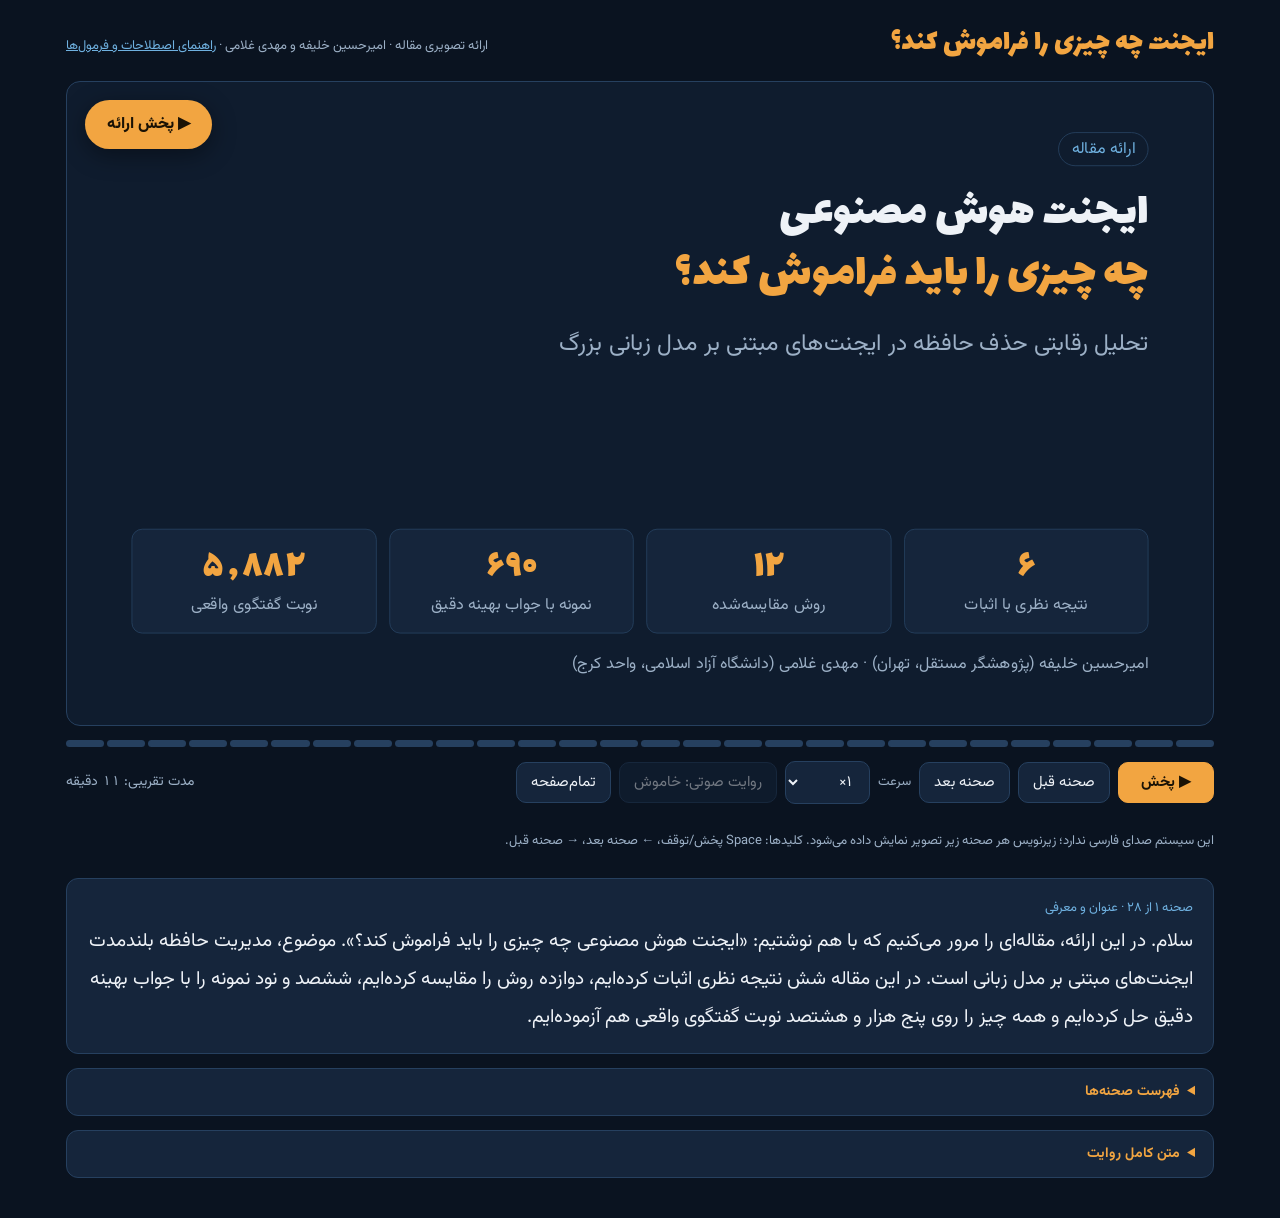
==== commit 935f589a: "Add searchable glossary page and print-ready glossary PDF - presentation/helper.html generated from " ====
--- a/presentation/index.html
+++ b/presentation/index.html
@@ -10,7 +10,7 @@
 <div class="wrap">
   <header class="top">
     <h1>ایجنت چه چیزی را فراموش کند؟</h1>
-    <p>ارائه تصویری مقاله · امیرحسین خلیفه و مهدی غلامی</p>
+    <p>ارائه تصویری مقاله · امیرحسین خلیفه و مهدی غلامی · <a href="helper.html" style="color: var(--sky)">راهنمای اصطلاحات و فرمول‌ها</a></p>
   </header>
 
   <div class="viewport" id="viewport">
